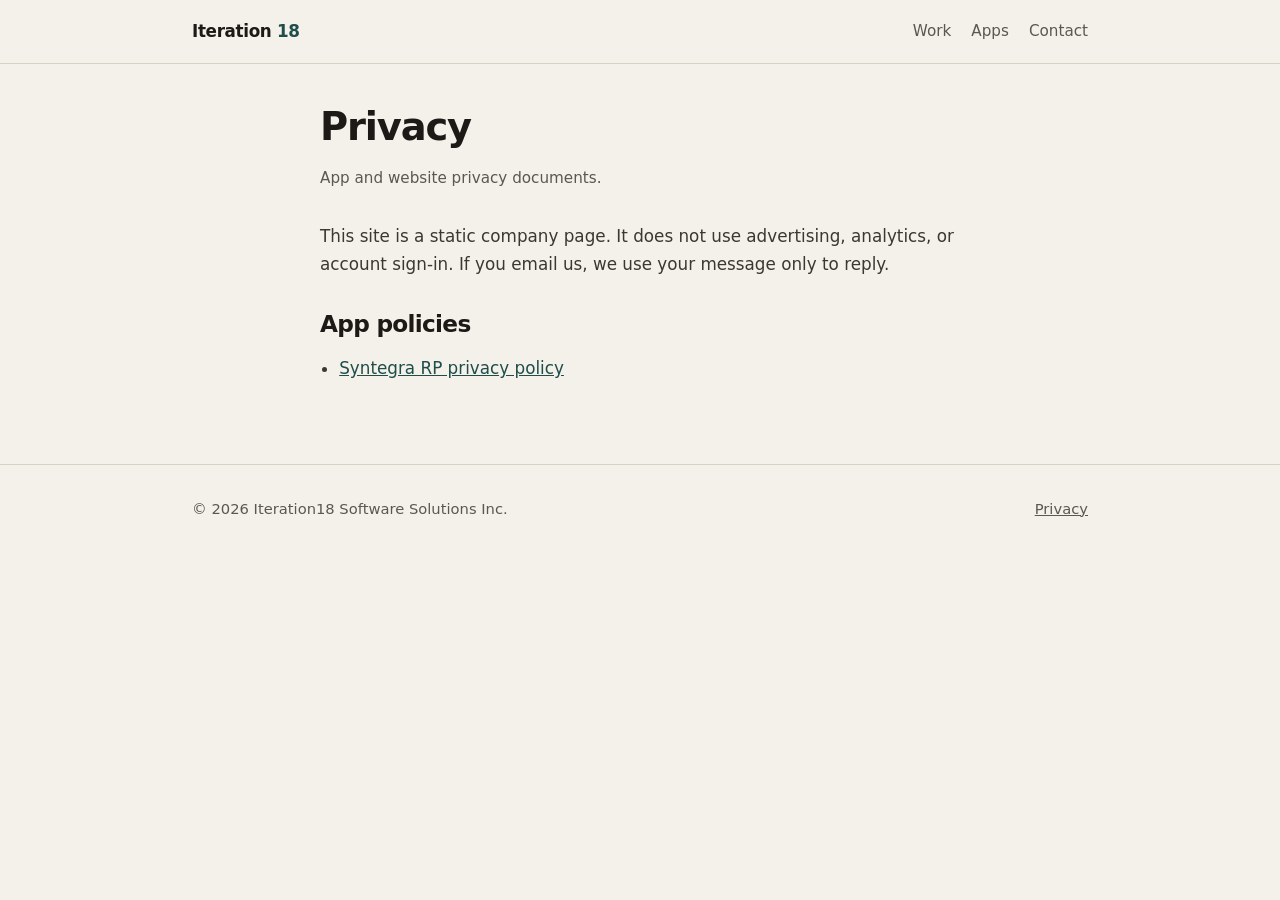
==== privacy.html @ 3283d2f8 "Replace the HTML5 UP template with a simple static site. Host the company homepage and a Play Store-" ====
<!DOCTYPE html>
<html lang="en">
  <head>
    <meta charset="utf-8" />
    <meta name="viewport" content="width=device-width, initial-scale=1" />
    <title>Privacy — Iteration 18</title>
    <meta name="description" content="Privacy policies for Iteration 18 software." />
    <link rel="stylesheet" href="css/site.css" />
  </head>
  <body>
    <header class="site">
      <div class="wrap bar">
        <a class="wordmark" href="index.html">Iteration <span>18</span></a>
        <nav class="site" aria-label="Primary">
          <a href="index.html#work">Work</a>
          <a href="index.html#apps">Apps</a>
          <a href="index.html#contact">Contact</a>
        </nav>
      </div>
    </header>

    <main class="legal">
      <div class="narrow">
        <h1>Privacy</h1>
        <p class="meta">App and website privacy documents.</p>
        <p>
          This site is a static company page. It does not use advertising,
          analytics, or account sign-in. If you email us, we use your message
          only to reply.
        </p>
        <h2>App policies</h2>
        <ul>
          <li>
            <a href="apps/syntegra-rp/privacy.html">Syntegra RP privacy policy</a>
          </li>
        </ul>
      </div>
    </main>

    <footer class="site">
      <div class="wrap bar">
        <div>&copy; 2026 Iteration18 Software Solutions Inc.</div>
        <div><a href="privacy.html" aria-current="page">Privacy</a></div>
      </div>
    </footer>
  </body>
</html>
---- css/site.css ----
:root {
  --bg: #f4f1ea;
  --bg-raised: #fffdf8;
  --ink: #1c1916;
  --muted: #5c574f;
  --line: #d8d2c6;
  --accent: #1f4d4a;
  --accent-hover: #163835;
  --max: 40rem;
  --wide: 56rem;
}

* {
  box-sizing: border-box;
}

html {
  scroll-behavior: smooth;
}

body {
  margin: 0;
  color: var(--ink);
  background: var(--bg);
  font-family: "Segoe UI", ui-sans-serif, system-ui, sans-serif;
  font-size: 1.05rem;
  line-height: 1.65;
}

a {
  color: var(--accent);
}

a:hover {
  color: var(--accent-hover);
}

.wrap {
  width: min(var(--wide), calc(100% - 2.5rem));
  margin: 0 auto;
}

.narrow {
  width: min(var(--max), calc(100% - 2.5rem));
  margin: 0 auto;
}

header.site {
  border-bottom: 1px solid var(--line);
}

header.site .bar {
  display: flex;
  align-items: center;
  justify-content: space-between;
  gap: 1rem;
  padding: 1.1rem 0;
}

.wordmark {
  color: inherit;
  text-decoration: none;
  font-weight: 650;
  letter-spacing: -0.02em;
}

.wordmark span {
  color: var(--accent);
}

nav.site {
  display: flex;
  gap: 1.25rem;
  font-size: 0.95rem;
}

nav.site a {
  color: var(--muted);
  text-decoration: none;
}

nav.site a:hover,
nav.site a[aria-current="page"] {
  color: var(--ink);
}

.hero {
  padding: 4.5rem 0 3.25rem;
}

.hero p.kicker {
  margin: 0 0 0.75rem;
  color: var(--accent);
  font-size: 0.85rem;
  font-weight: 650;
  letter-spacing: 0.08em;
  text-transform: uppercase;
}

h1,
h2,
h3 {
  letter-spacing: -0.03em;
  line-height: 1.2;
}

h1 {
  margin: 0 0 1rem;
  font-size: clamp(2rem, 5vw, 3.1rem);
  font-weight: 650;
}

h2 {
  margin: 0 0 0.85rem;
  font-size: 1.45rem;
}

h3 {
  margin: 0 0 0.4rem;
  font-size: 1.05rem;
}

.lede {
  max-width: 34rem;
  margin: 0;
  color: var(--muted);
  font-size: 1.15rem;
}

section {
  padding: 0 0 3.25rem;
}

.cards {
  display: grid;
  grid-template-columns: repeat(auto-fit, minmax(15rem, 1fr));
  gap: 1rem;
}

.card {
  padding: 1.25rem 1.3rem 1.35rem;
  background: var(--bg-raised);
  border: 1px solid var(--line);
}

.card p,
.note p {
  margin: 0;
  color: var(--muted);
}

.note {
  padding: 1.25rem 1.3rem;
  border: 1px solid var(--line);
  background: var(--bg-raised);
}

.note h2,
.note h3 {
  margin-bottom: 0.4rem;
}

.note p + p {
  margin-top: 0.75rem;
}

.legal {
  padding: 2.5rem 0 4rem;
}

.legal h1 {
  font-size: clamp(1.8rem, 4vw, 2.4rem);
}

.legal .meta {
  margin: 0 0 2rem;
  color: var(--muted);
  font-size: 0.95rem;
}

.legal h2 {
  margin-top: 2rem;
}

.legal p,
.legal li {
  color: #3b3833;
}

.legal ul {
  padding-left: 1.2rem;
}

footer.site {
  padding: 2rem 0 2.5rem;
  border-top: 1px solid var(--line);
  color: var(--muted);
  font-size: 0.92rem;
}

footer.site .bar {
  display: flex;
  flex-wrap: wrap;
  justify-content: space-between;
  gap: 0.75rem 1.5rem;
}

footer.site a {
  color: inherit;
}

@media (max-width: 640px) {
  header.site .bar {
    flex-direction: column;
    align-items: flex-start;
  }

  .hero {
    padding-top: 2.75rem;
  }
}
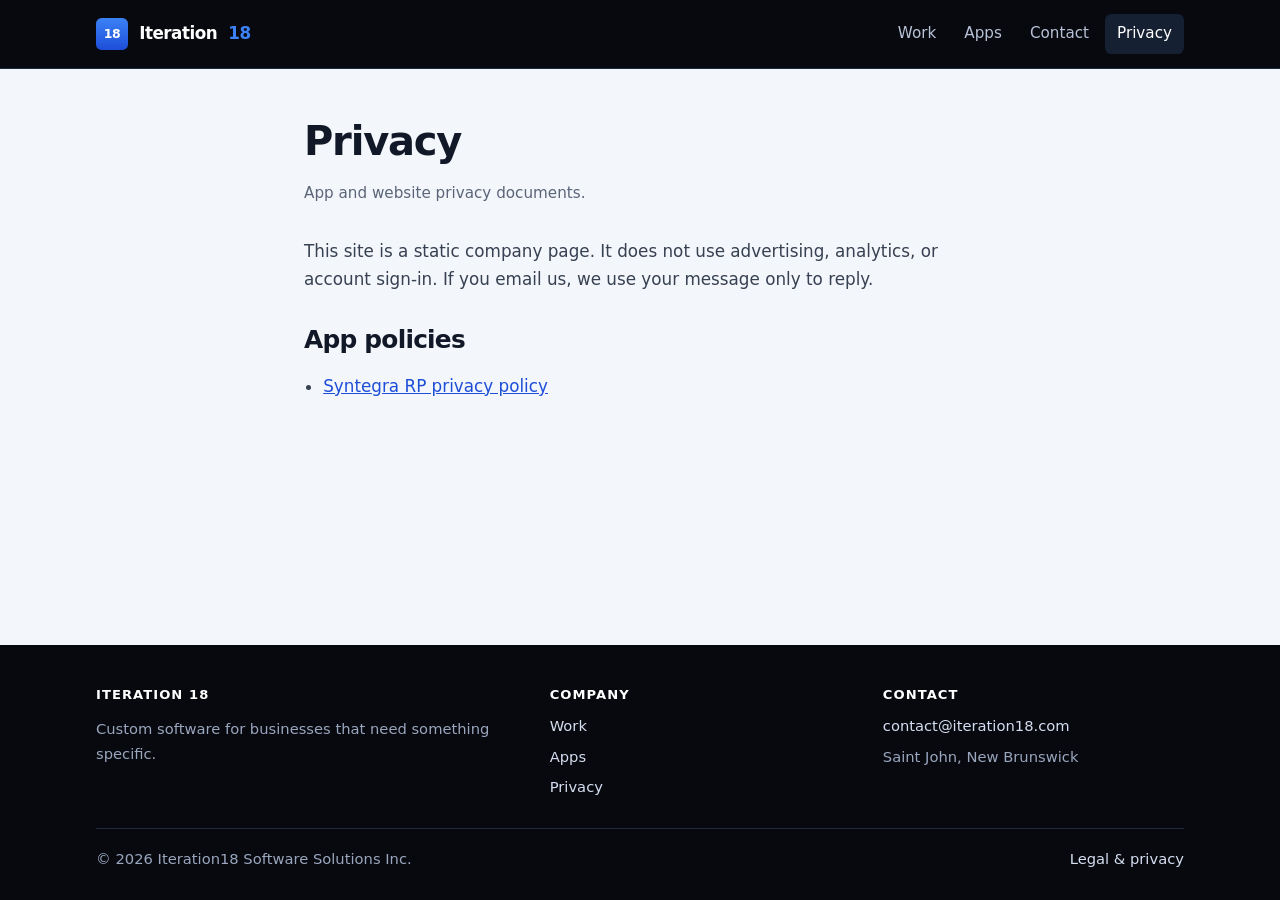
==== commit 14927131: "Restyle the site with a black and blue company layout. Give the homepage and legal pages a proper he" ====
--- a/privacy.html
+++ b/privacy.html
@@ -10,11 +10,15 @@
   <body>
     <header class="site">
       <div class="wrap bar">
-        <a class="wordmark" href="index.html">Iteration <span>18</span></a>
+        <a class="wordmark" href="index.html">
+          <span class="mark">18</span>
+          Iteration <span>18</span>
+        </a>
         <nav class="site" aria-label="Primary">
           <a href="index.html#work">Work</a>
           <a href="index.html#apps">Apps</a>
           <a href="index.html#contact">Contact</a>
+          <a href="privacy.html" aria-current="page">Privacy</a>
         </nav>
       </div>
     </header>
@@ -38,9 +42,32 @@
     </main>
 
     <footer class="site">
-      <div class="wrap bar">
-        <div>&copy; 2026 Iteration18 Software Solutions Inc.</div>
-        <div><a href="privacy.html" aria-current="page">Privacy</a></div>
+      <div class="wrap">
+        <div class="cols">
+          <div>
+            <h2>Iteration 18</h2>
+            <p>Custom software for businesses that need something specific.</p>
+          </div>
+          <div>
+            <h2>Company</h2>
+            <div class="links">
+              <a href="index.html#work">Work</a>
+              <a href="index.html#apps">Apps</a>
+              <a href="privacy.html" aria-current="page">Privacy</a>
+            </div>
+          </div>
+          <div>
+            <h2>Contact</h2>
+            <div class="links">
+              <a href="mailto:contact@iteration18.com">contact@iteration18.com</a>
+              <span>Saint John, New Brunswick</span>
+            </div>
+          </div>
+        </div>
+        <div class="legal-line">
+          <div>&copy; 2026 Iteration18 Software Solutions Inc.</div>
+          <a href="privacy.html">Legal &amp; privacy</a>
+        </div>
       </div>
     </footer>
   </body>
--- a/css/site.css
+++ b/css/site.css
@@ -1,13 +1,16 @@
 :root {
-  --bg: #f4f1ea;
-  --bg-raised: #fffdf8;
-  --ink: #1c1916;
-  --muted: #5c574f;
-  --line: #d8d2c6;
-  --accent: #1f4d4a;
-  --accent-hover: #163835;
-  --max: 40rem;
-  --wide: 56rem;
+  --black: #07090f;
+  --navy: #0c1424;
+  --ink: #111827;
+  --muted: #5b6578;
+  --line: #d7deea;
+  --bg: #f3f6fb;
+  --paper: #ffffff;
+  --blue: #1d4ed8;
+  --blue-bright: #3b82f6;
+  --blue-deep: #163ea8;
+  --max: 42rem;
+  --wide: 68rem;
 }
 
 * {
@@ -20,6 +23,9 @@
 
 body {
   margin: 0;
+  min-height: 100vh;
+  display: flex;
+  flex-direction: column;
   color: var(--ink);
   background: var(--bg);
   font-family: "Segoe UI", ui-sans-serif, system-ui, sans-serif;
@@ -27,12 +33,16 @@
   line-height: 1.65;
 }
 
+main {
+  flex: 1;
+}
+
 a {
-  color: var(--accent);
+  color: var(--blue);
 }
 
 a:hover {
-  color: var(--accent-hover);
+  color: var(--blue-deep);
 }
 
 .wrap {
@@ -46,54 +56,86 @@
 }
 
 header.site {
-  border-bottom: 1px solid var(--line);
+  position: sticky;
+  top: 0;
+  z-index: 20;
+  background: var(--black);
+  border-bottom: 1px solid #1c2740;
 }
 
 header.site .bar {
   display: flex;
   align-items: center;
   justify-content: space-between;
-  gap: 1rem;
-  padding: 1.1rem 0;
+  gap: 1.5rem;
+  min-height: 4.25rem;
 }
 
 .wordmark {
-  color: inherit;
+  display: inline-flex;
+  align-items: center;
+  gap: 0.7rem;
+  color: #fff;
   text-decoration: none;
-  font-weight: 650;
-  letter-spacing: -0.02em;
+  font-weight: 700;
+  letter-spacing: -0.03em;
+}
+
+.wordmark .mark {
+  display: grid;
+  place-items: center;
+  width: 2rem;
+  height: 2rem;
+  border-radius: 0.35rem;
+  background: linear-gradient(180deg, var(--blue-bright), var(--blue));
+  color: #fff;
+  font-size: 0.78rem;
+  font-weight: 800;
 }
 
 .wordmark span {
-  color: var(--accent);
+  color: var(--blue-bright);
 }
 
 nav.site {
   display: flex;
-  gap: 1.25rem;
+  align-items: center;
+  gap: 0.25rem;
   font-size: 0.95rem;
 }
 
 nav.site a {
-  color: var(--muted);
+  color: #b8c2d6;
   text-decoration: none;
+  padding: 0.45rem 0.75rem;
+  border-radius: 0.4rem;
 }
 
 nav.site a:hover,
 nav.site a[aria-current="page"] {
-  color: var(--ink);
+  color: #fff;
+  background: #162033;
 }
 
 .hero {
-  padding: 4.5rem 0 3.25rem;
+  padding: 5.5rem 0 4.75rem;
+  color: #fff;
+  background:
+    radial-gradient(circle at 85% 10%, rgba(59, 130, 246, 0.28), transparent 32%),
+    linear-gradient(160deg, #07090f 0%, #0c1730 58%, #102a5c 100%);
 }
 
 .hero p.kicker {
-  margin: 0 0 0.75rem;
-  color: var(--accent);
-  font-size: 0.85rem;
-  font-weight: 650;
-  letter-spacing: 0.08em;
+  display: inline-block;
+  margin: 0 0 1.1rem;
+  padding: 0.28rem 0.7rem;
+  border: 1px solid rgba(59, 130, 246, 0.45);
+  border-radius: 999px;
+  background: rgba(29, 78, 216, 0.18);
+  color: #bfdbfe;
+  font-size: 0.78rem;
+  font-weight: 700;
+  letter-spacing: 0.1em;
   text-transform: uppercase;
 }
 
@@ -106,41 +148,79 @@
 
 h1 {
   margin: 0 0 1rem;
-  font-size: clamp(2rem, 5vw, 3.1rem);
+  font-size: clamp(2.1rem, 5vw, 3.4rem);
+  font-weight: 700;
+}
+
+h2 {
+  margin: 0 0 1.1rem;
+  font-size: 1.55rem;
+}
+
+h3 {
+  margin: 0 0 0.45rem;
+  font-size: 1.08rem;
+}
+
+.lede {
+  max-width: 36rem;
+  margin: 0;
+  color: #c5d0e4;
+  font-size: 1.15rem;
+}
+
+.hero .lede {
+  margin-bottom: 1.6rem;
+}
+
+.button {
+  display: inline-flex;
+  align-items: center;
+  padding: 0.75rem 1.15rem;
+  border-radius: 0.45rem;
+  background: var(--blue);
+  color: #fff;
   font-weight: 650;
-}
-
-h2 {
-  margin: 0 0 0.85rem;
-  font-size: 1.45rem;
-}
-
-h3 {
+  text-decoration: none;
+}
+
+.button:hover {
+  background: var(--blue-deep);
+  color: #fff;
+}
+
+.band {
+  padding: 4rem 0;
+}
+
+.band.alt {
+  background: var(--paper);
+  border-top: 1px solid var(--line);
+  border-bottom: 1px solid var(--line);
+}
+
+.section-label {
   margin: 0 0 0.4rem;
-  font-size: 1.05rem;
-}
-
-.lede {
-  max-width: 34rem;
-  margin: 0;
-  color: var(--muted);
-  font-size: 1.15rem;
-}
-
-section {
-  padding: 0 0 3.25rem;
+  color: var(--blue);
+  font-size: 0.78rem;
+  font-weight: 700;
+  letter-spacing: 0.1em;
+  text-transform: uppercase;
 }
 
 .cards {
   display: grid;
-  grid-template-columns: repeat(auto-fit, minmax(15rem, 1fr));
+  grid-template-columns: repeat(3, minmax(0, 1fr));
   gap: 1rem;
 }
 
-.card {
-  padding: 1.25rem 1.3rem 1.35rem;
-  background: var(--bg-raised);
+.card,
+.note {
+  padding: 1.4rem 1.35rem 1.5rem;
+  background: var(--paper);
   border: 1px solid var(--line);
+  border-top: 3px solid var(--blue);
+  box-shadow: 0 8px 24px rgba(15, 23, 42, 0.04);
 }
 
 .card p,
@@ -149,27 +229,44 @@
   color: var(--muted);
 }
 
-.note {
-  padding: 1.25rem 1.3rem;
-  border: 1px solid var(--line);
-  background: var(--bg-raised);
-}
-
-.note h2,
-.note h3 {
-  margin-bottom: 0.4rem;
-}
-
 .note p + p {
-  margin-top: 0.75rem;
+  margin-top: 0.85rem;
+}
+
+.card .index {
+  display: block;
+  margin-bottom: 0.85rem;
+  color: var(--blue);
+  font-size: 0.8rem;
+  font-weight: 800;
+}
+
+.contact-panel {
+  display: flex;
+  flex-wrap: wrap;
+  align-items: center;
+  justify-content: space-between;
+  gap: 1.25rem;
+  padding: 1.6rem 1.7rem;
+  color: #fff;
+  background: linear-gradient(135deg, var(--navy), #163ea8);
+}
+
+.contact-panel h2 {
+  margin: 0 0 0.35rem;
+}
+
+.contact-panel p {
+  margin: 0;
+  color: #d5e0f5;
 }
 
 .legal {
-  padding: 2.5rem 0 4rem;
+  padding: 3rem 0 4.5rem;
 }
 
 .legal h1 {
-  font-size: clamp(1.8rem, 4vw, 2.4rem);
+  font-size: clamp(1.9rem, 4vw, 2.5rem);
 }
 
 .legal .meta {
@@ -184,7 +281,7 @@
 
 .legal p,
 .legal li {
-  color: #3b3833;
+  color: #374151;
 }
 
 .legal ul {
@@ -192,30 +289,70 @@
 }
 
 footer.site {
-  padding: 2rem 0 2.5rem;
-  border-top: 1px solid var(--line);
-  color: var(--muted);
+  padding: 2.6rem 0 1.8rem;
+  background: var(--black);
+  color: #9aa6bd;
   font-size: 0.92rem;
 }
 
-footer.site .bar {
+footer.site a {
+  color: #d5def0;
+  text-decoration: none;
+}
+
+footer.site a:hover {
+  color: #fff;
+}
+
+footer.site .cols {
+  display: grid;
+  grid-template-columns: 1.4fr 1fr 1fr;
+  gap: 2rem;
+  padding-bottom: 1.8rem;
+  border-bottom: 1px solid #1c2740;
+}
+
+footer.site h2 {
+  margin: 0 0 0.7rem;
+  color: #fff;
+  font-size: 0.82rem;
+  letter-spacing: 0.08em;
+  text-transform: uppercase;
+}
+
+footer.site .links {
+  display: grid;
+  gap: 0.4rem;
+}
+
+footer.site .legal-line {
   display: flex;
   flex-wrap: wrap;
   justify-content: space-between;
-  gap: 0.75rem 1.5rem;
-}
-
-footer.site a {
-  color: inherit;
+  gap: 0.75rem;
+  padding-top: 1.1rem;
+}
+
+@media (max-width: 800px) {
+  .cards,
+  footer.site .cols {
+    grid-template-columns: 1fr;
+  }
 }
 
 @media (max-width: 640px) {
   header.site .bar {
     flex-direction: column;
     align-items: flex-start;
+    padding: 0.85rem 0 0.95rem;
   }
 
+  nav.site {
+    flex-wrap: wrap;
+    margin-left: -0.4rem;
+  }
+
   .hero {
-    padding-top: 2.75rem;
+    padding: 3.2rem 0 3.4rem;
   }
 }
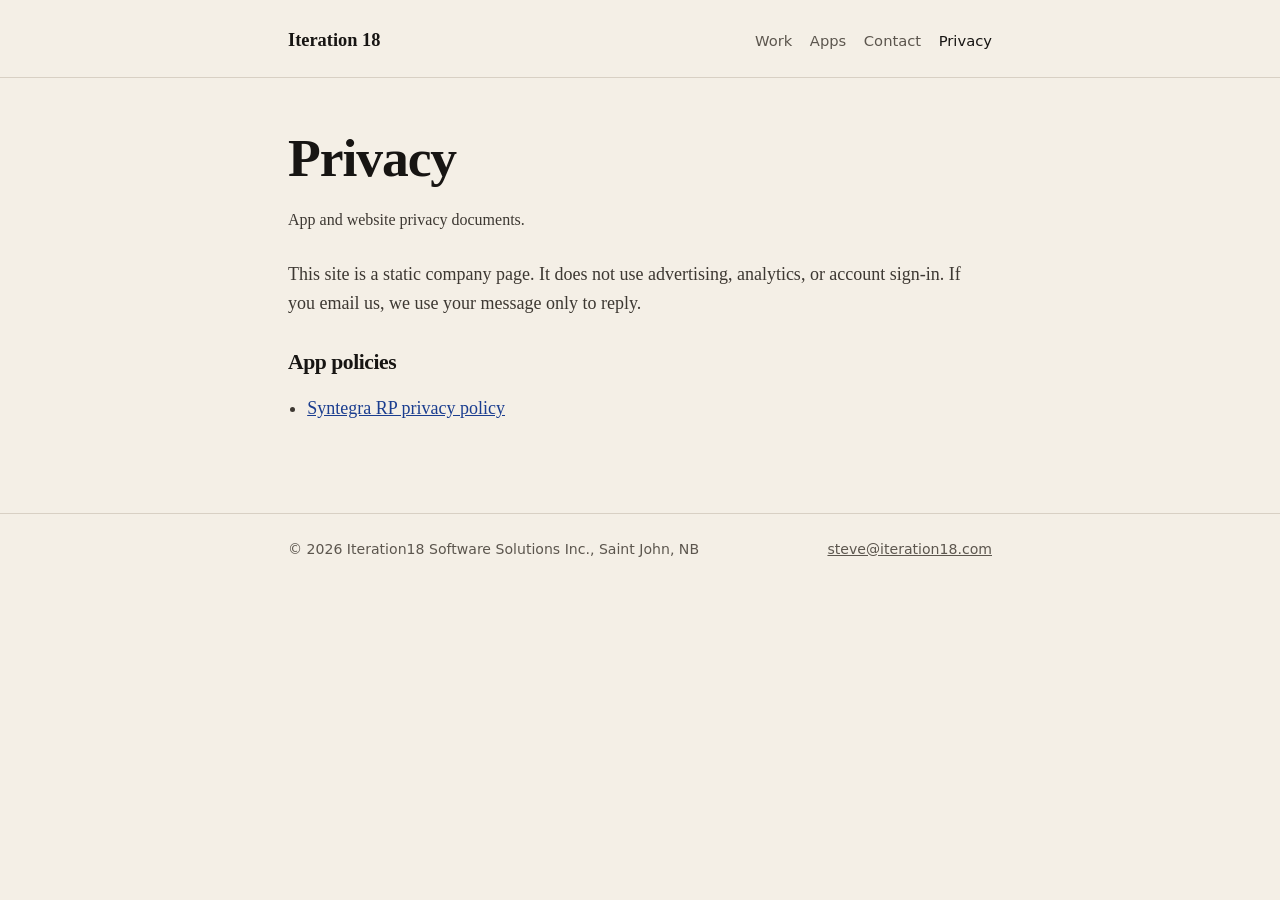
==== commit 619f71f6: "Rebuild the site as a text-only 37signals-style page. Drop the logo mark and boxed chrome, and use s" ====
--- a/privacy.html
+++ b/privacy.html
@@ -10,10 +10,7 @@
   <body>
     <header class="site">
       <div class="wrap bar">
-        <a class="wordmark" href="index.html">
-          <span class="mark">18</span>
-          Iteration <span>18</span>
-        </a>
+        <a class="wordmark" href="index.html">Iteration 18</a>
         <nav class="site" aria-label="Primary">
           <a href="index.html#work">Work</a>
           <a href="index.html#apps">Apps</a>
@@ -24,7 +21,7 @@
     </header>
 
     <main class="legal">
-      <div class="narrow">
+      <div class="wrap">
         <h1>Privacy</h1>
         <p class="meta">App and website privacy documents.</p>
         <p>
@@ -42,32 +39,9 @@
     </main>
 
     <footer class="site">
-      <div class="wrap">
-        <div class="cols">
-          <div>
-            <h2>Iteration 18</h2>
-            <p>Custom software for businesses that need something specific.</p>
-          </div>
-          <div>
-            <h2>Company</h2>
-            <div class="links">
-              <a href="index.html#work">Work</a>
-              <a href="index.html#apps">Apps</a>
-              <a href="privacy.html" aria-current="page">Privacy</a>
-            </div>
-          </div>
-          <div>
-            <h2>Contact</h2>
-            <div class="links">
-              <a href="mailto:contact@iteration18.com">contact@iteration18.com</a>
-              <span>Saint John, New Brunswick</span>
-            </div>
-          </div>
-        </div>
-        <div class="legal-line">
-          <div>&copy; 2026 Iteration18 Software Solutions Inc.</div>
-          <a href="privacy.html">Legal &amp; privacy</a>
-        </div>
+      <div class="wrap bar">
+        <div>&copy; 2026 Iteration18 Software Solutions Inc., Saint John, NB</div>
+        <a href="mailto:steve@iteration18.com">steve@iteration18.com</a>
       </div>
     </footer>
   </body>
--- a/css/site.css
+++ b/css/site.css
@@ -1,16 +1,10 @@
 :root {
-  --black: #07090f;
-  --navy: #0c1424;
-  --ink: #111827;
-  --muted: #5b6578;
-  --line: #d7deea;
-  --bg: #f3f6fb;
-  --paper: #ffffff;
-  --blue: #1d4ed8;
-  --blue-bright: #3b82f6;
-  --blue-deep: #163ea8;
-  --max: 42rem;
-  --wide: 68rem;
+  --paper: #f4efe6;
+  --ink: #171513;
+  --muted: #5c564e;
+  --rule: #d8d0c4;
+  --link: #1a3d8f;
+  --wide: 44rem;
 }
 
 * {
@@ -24,255 +18,145 @@
 body {
   margin: 0;
   min-height: 100vh;
-  display: flex;
-  flex-direction: column;
   color: var(--ink);
-  background: var(--bg);
-  font-family: "Segoe UI", ui-sans-serif, system-ui, sans-serif;
-  font-size: 1.05rem;
-  line-height: 1.65;
-}
-
-main {
-  flex: 1;
+  background: var(--paper);
+  font-family: Georgia, "Iowan Old Style", "Palatino Linotype", serif;
+  font-size: 1.125rem;
+  line-height: 1.6;
 }
 
 a {
-  color: var(--blue);
+  color: var(--link);
 }
 
 a:hover {
-  color: var(--blue-deep);
+  color: var(--ink);
 }
 
 .wrap {
-  width: min(var(--wide), calc(100% - 2.5rem));
-  margin: 0 auto;
-}
-
-.narrow {
-  width: min(var(--max), calc(100% - 2.5rem));
+  width: min(var(--wide), calc(100% - 2.75rem));
   margin: 0 auto;
 }
 
 header.site {
-  position: sticky;
-  top: 0;
-  z-index: 20;
-  background: var(--black);
-  border-bottom: 1px solid #1c2740;
+  padding: 1.6rem 0 1.4rem;
+  border-bottom: 1px solid var(--rule);
 }
 
-header.site .bar {
+header.site .bar,
+footer.site .bar {
   display: flex;
-  align-items: center;
+  align-items: baseline;
   justify-content: space-between;
-  gap: 1.5rem;
-  min-height: 4.25rem;
+  gap: 1.25rem;
 }
 
 .wordmark {
-  display: inline-flex;
-  align-items: center;
-  gap: 0.7rem;
-  color: #fff;
+  color: inherit;
   text-decoration: none;
+  font-size: 1.15rem;
   font-weight: 700;
-  letter-spacing: -0.03em;
-}
-
-.wordmark .mark {
-  display: grid;
-  place-items: center;
-  width: 2rem;
-  height: 2rem;
-  border-radius: 0.35rem;
-  background: linear-gradient(180deg, var(--blue-bright), var(--blue));
-  color: #fff;
-  font-size: 0.78rem;
-  font-weight: 800;
-}
-
-.wordmark span {
-  color: var(--blue-bright);
 }
 
 nav.site {
   display: flex;
-  align-items: center;
-  gap: 0.25rem;
-  font-size: 0.95rem;
+  flex-wrap: wrap;
+  gap: 1.1rem;
+  font-family: "Segoe UI", ui-sans-serif, system-ui, sans-serif;
+  font-size: 0.92rem;
 }
 
 nav.site a {
-  color: #b8c2d6;
+  color: var(--muted);
   text-decoration: none;
-  padding: 0.45rem 0.75rem;
-  border-radius: 0.4rem;
 }
 
 nav.site a:hover,
 nav.site a[aria-current="page"] {
-  color: #fff;
-  background: #162033;
+  color: var(--ink);
 }
 
 .hero {
-  padding: 5.5rem 0 4.75rem;
-  color: #fff;
-  background:
-    radial-gradient(circle at 85% 10%, rgba(59, 130, 246, 0.28), transparent 32%),
-    linear-gradient(160deg, #07090f 0%, #0c1730 58%, #102a5c 100%);
-}
-
-.hero p.kicker {
-  display: inline-block;
-  margin: 0 0 1.1rem;
-  padding: 0.28rem 0.7rem;
-  border: 1px solid rgba(59, 130, 246, 0.45);
-  border-radius: 999px;
-  background: rgba(29, 78, 216, 0.18);
-  color: #bfdbfe;
-  font-size: 0.78rem;
-  font-weight: 700;
-  letter-spacing: 0.1em;
-  text-transform: uppercase;
+  padding: 4.5rem 0 3.25rem;
 }
 
 h1,
 h2,
 h3 {
-  letter-spacing: -0.03em;
+  font-weight: 700;
+  letter-spacing: -0.02em;
   line-height: 1.2;
 }
 
 h1 {
   margin: 0 0 1rem;
-  font-size: clamp(2.1rem, 5vw, 3.4rem);
-  font-weight: 700;
+  font-size: clamp(2.2rem, 6vw, 3.35rem);
 }
 
 h2 {
-  margin: 0 0 1.1rem;
-  font-size: 1.55rem;
+  margin: 0 0 1rem;
+  font-size: 1.35rem;
 }
 
 h3 {
-  margin: 0 0 0.45rem;
-  font-size: 1.08rem;
+  margin: 0 0 0.3rem;
+  font-size: 1.15rem;
+}
+
+.lede,
+.meta,
+.item p,
+.note p,
+footer.site {
+  color: var(--muted);
 }
 
 .lede {
-  max-width: 36rem;
-  margin: 0;
-  color: #c5d0e4;
-  font-size: 1.15rem;
+  max-width: 34rem;
+  margin: 0 0 1.4rem;
+  font-size: 1.2rem;
 }
 
-.hero .lede {
-  margin-bottom: 1.6rem;
+section {
+  padding: 0 0 3.25rem;
 }
 
-.button {
-  display: inline-flex;
-  align-items: center;
-  padding: 0.75rem 1.15rem;
-  border-radius: 0.45rem;
-  background: var(--blue);
-  color: #fff;
-  font-weight: 650;
-  text-decoration: none;
+.list {
+  display: grid;
+  gap: 1.6rem;
+  padding: 0;
+  margin: 0;
+  list-style: none;
 }
 
-.button:hover {
-  background: var(--blue-deep);
-  color: #fff;
+.item {
+  display: grid;
+  grid-template-columns: 2.4rem 1fr;
+  gap: 0.75rem;
 }
 
-.band {
-  padding: 4rem 0;
-}
-
-.band.alt {
-  background: var(--paper);
-  border-top: 1px solid var(--line);
-  border-bottom: 1px solid var(--line);
-}
-
-.section-label {
-  margin: 0 0 0.4rem;
-  color: var(--blue);
-  font-size: 0.78rem;
-  font-weight: 700;
-  letter-spacing: 0.1em;
-  text-transform: uppercase;
-}
-
-.cards {
-  display: grid;
-  grid-template-columns: repeat(3, minmax(0, 1fr));
-  gap: 1rem;
-}
-
-.card,
-.note {
-  padding: 1.4rem 1.35rem 1.5rem;
-  background: var(--paper);
-  border: 1px solid var(--line);
-  border-top: 3px solid var(--blue);
-  box-shadow: 0 8px 24px rgba(15, 23, 42, 0.04);
-}
-
-.card p,
-.note p {
-  margin: 0;
+.item .num {
+  font-family: "Segoe UI", ui-sans-serif, system-ui, sans-serif;
+  font-size: 0.85rem;
   color: var(--muted);
 }
 
-.note p + p {
-  margin-top: 0.85rem;
+.item p,
+.note p {
+  margin: 0.2rem 0 0;
 }
 
-.card .index {
-  display: block;
-  margin-bottom: 0.85rem;
-  color: var(--blue);
-  font-size: 0.8rem;
-  font-weight: 800;
-}
-
-.contact-panel {
-  display: flex;
-  flex-wrap: wrap;
-  align-items: center;
-  justify-content: space-between;
-  gap: 1.25rem;
-  padding: 1.6rem 1.7rem;
-  color: #fff;
-  background: linear-gradient(135deg, var(--navy), #163ea8);
-}
-
-.contact-panel h2 {
-  margin: 0 0 0.35rem;
-}
-
-.contact-panel p {
-  margin: 0;
-  color: #d5e0f5;
+.note {
+  padding-top: 0.25rem;
 }
 
 .legal {
   padding: 3rem 0 4.5rem;
 }
 
-.legal h1 {
-  font-size: clamp(1.9rem, 4vw, 2.5rem);
-}
-
 .legal .meta {
-  margin: 0 0 2rem;
-  color: var(--muted);
-  font-size: 0.95rem;
+  margin: 0 0 1.75rem;
+  font-size: 1rem;
 }
 
 .legal h2 {
@@ -281,7 +165,7 @@
 
 .legal p,
 .legal li {
-  color: #374151;
+  color: #3d3832;
 }
 
 .legal ul {
@@ -289,70 +173,23 @@
 }
 
 footer.site {
-  padding: 2.6rem 0 1.8rem;
-  background: var(--black);
-  color: #9aa6bd;
-  font-size: 0.92rem;
+  padding: 1.5rem 0 2.25rem;
+  border-top: 1px solid var(--rule);
+  font-family: "Segoe UI", ui-sans-serif, system-ui, sans-serif;
+  font-size: 0.88rem;
 }
 
 footer.site a {
-  color: #d5def0;
-  text-decoration: none;
-}
-
-footer.site a:hover {
-  color: #fff;
-}
-
-footer.site .cols {
-  display: grid;
-  grid-template-columns: 1.4fr 1fr 1fr;
-  gap: 2rem;
-  padding-bottom: 1.8rem;
-  border-bottom: 1px solid #1c2740;
-}
-
-footer.site h2 {
-  margin: 0 0 0.7rem;
-  color: #fff;
-  font-size: 0.82rem;
-  letter-spacing: 0.08em;
-  text-transform: uppercase;
-}
-
-footer.site .links {
-  display: grid;
-  gap: 0.4rem;
-}
-
-footer.site .legal-line {
-  display: flex;
-  flex-wrap: wrap;
-  justify-content: space-between;
-  gap: 0.75rem;
-  padding-top: 1.1rem;
-}
-
-@media (max-width: 800px) {
-  .cards,
-  footer.site .cols {
-    grid-template-columns: 1fr;
-  }
+  color: inherit;
 }
 
 @media (max-width: 640px) {
-  header.site .bar {
+  header.site .bar,
+  footer.site .bar {
     flex-direction: column;
-    align-items: flex-start;
-    padding: 0.85rem 0 0.95rem;
-  }
-
-  nav.site {
-    flex-wrap: wrap;
-    margin-left: -0.4rem;
   }
 
   .hero {
-    padding: 3.2rem 0 3.4rem;
+    padding-top: 2.75rem;
   }
 }
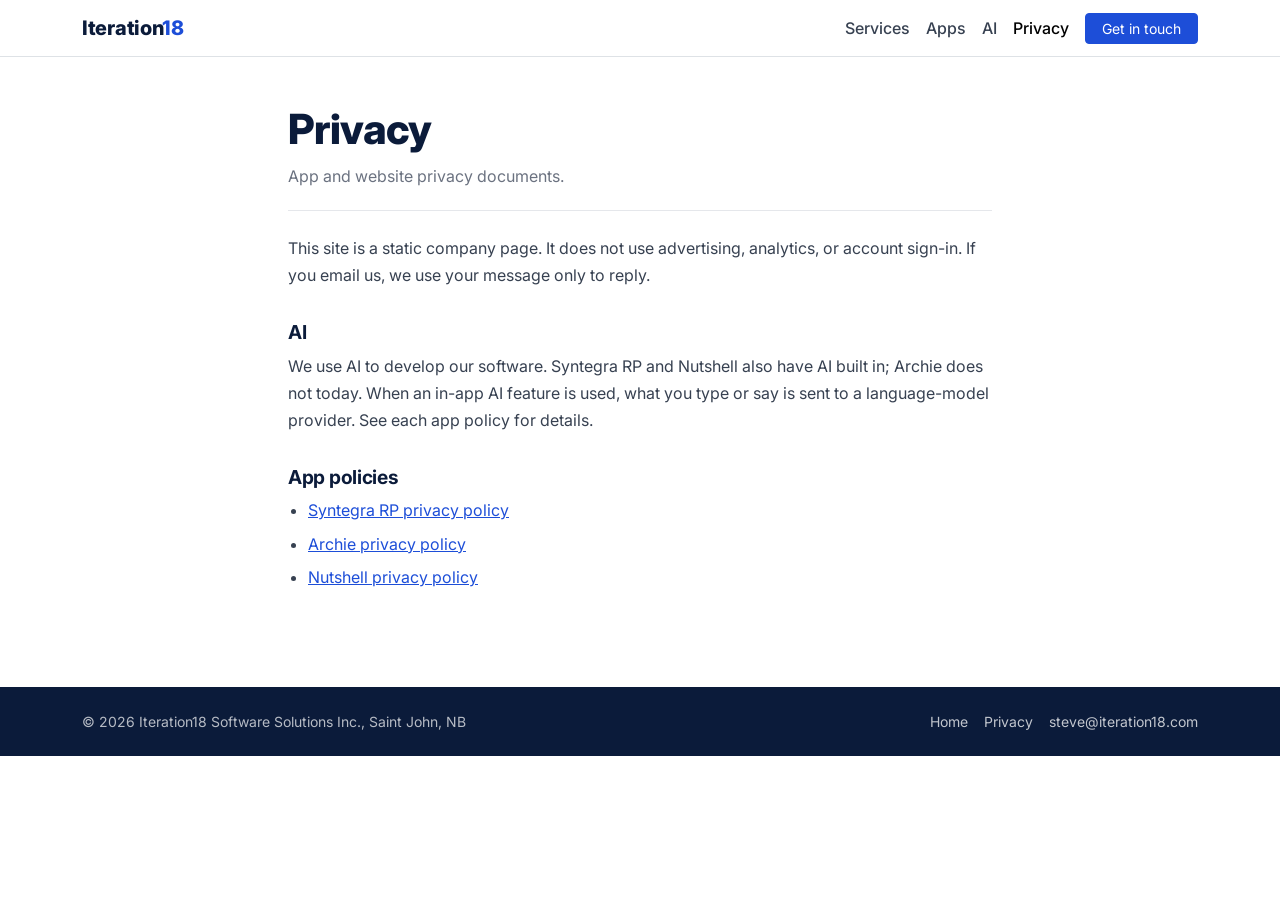
==== commit d266ec69: "Rebuild site on Bootstrap 5: platform focus, Archie and Nutshell, AI disclosure, accurate app overvi" ====
--- a/privacy.html
+++ b/privacy.html
@@ -5,20 +5,31 @@
     <meta name="viewport" content="width=device-width, initial-scale=1" />
     <title>Privacy — Iteration 18</title>
     <meta name="description" content="Privacy policies for Iteration 18 software." />
+    <link rel="preconnect" href="https://fonts.googleapis.com" />
+    <link rel="preconnect" href="https://fonts.gstatic.com" crossorigin />
+    <link href="https://fonts.googleapis.com/css2?family=Inter:wght@400;500;600;700;800&display=swap" rel="stylesheet" />
+    <link href="https://cdn.jsdelivr.net/npm/bootstrap@5.3.3/dist/css/bootstrap.min.css" rel="stylesheet" integrity="sha384-QWTKZyjpPEjISv5WaRU9OFeRpok6YctnYmDr5pNlyT2bRjXh0JMhjY6hW+ALEwIH" crossorigin="anonymous" />
+    <link rel="stylesheet" href="https://cdn.jsdelivr.net/npm/bootstrap-icons@1.11.3/font/bootstrap-icons.min.css" />
     <link rel="stylesheet" href="css/site.css" />
   </head>
   <body>
-    <header class="site">
-      <div class="wrap bar">
-        <a class="wordmark" href="index.html">Iteration 18</a>
-        <nav class="site" aria-label="Primary">
-          <a href="index.html#work">Work</a>
-          <a href="index.html#apps">Apps</a>
-          <a href="index.html#contact">Contact</a>
-          <a href="privacy.html" aria-current="page">Privacy</a>
-        </nav>
+    <nav class="navbar navbar-expand-md sticky-top border-bottom">
+      <div class="container">
+        <a class="navbar-brand" href="index.html">Iteration<span>18</span></a>
+        <button class="navbar-toggler" type="button" data-bs-toggle="collapse" data-bs-target="#primaryNav" aria-controls="primaryNav" aria-expanded="false" aria-label="Toggle navigation">
+          <span class="navbar-toggler-icon"></span>
+        </button>
+        <div class="collapse navbar-collapse" id="primaryNav">
+          <ul class="navbar-nav ms-auto align-items-md-center">
+            <li class="nav-item"><a class="nav-link" href="index.html#services">Services</a></li>
+            <li class="nav-item"><a class="nav-link" href="index.html#apps">Apps</a></li>
+            <li class="nav-item"><a class="nav-link" href="index.html#ai">AI</a></li>
+            <li class="nav-item"><a class="nav-link active" aria-current="page" href="privacy.html">Privacy</a></li>
+            <li class="nav-item ms-md-2 mt-2 mt-md-0"><a class="btn btn-primary btn-sm px-3" href="index.html#contact">Get in touch</a></li>
+          </ul>
+        </div>
       </div>
-    </header>
+    </nav>
 
     <main class="legal">
       <div class="wrap">
@@ -29,20 +40,40 @@
           analytics, or account sign-in. If you email us, we use your message
           only to reply.
         </p>
+        <h2>AI</h2>
+        <p>
+          We use AI to develop our software. Syntegra RP and Nutshell also have
+          AI built in; Archie does not today. When an in-app AI feature is
+          used, what you type or say is sent to a language-model provider. See
+          each app policy for details.
+        </p>
         <h2>App policies</h2>
         <ul>
           <li>
             <a href="apps/syntegra-rp/privacy.html">Syntegra RP privacy policy</a>
           </li>
+          <li>
+            <a href="apps/archie/privacy.html">Archie privacy policy</a>
+          </li>
+          <li>
+            <a href="apps/nutshell/privacy.html">Nutshell privacy policy</a>
+          </li>
         </ul>
       </div>
     </main>
 
-    <footer class="site">
-      <div class="wrap bar">
-        <div>&copy; 2026 Iteration18 Software Solutions Inc., Saint John, NB</div>
-        <a href="mailto:steve@iteration18.com">steve@iteration18.com</a>
+    <footer class="site py-4">
+      <div class="container">
+        <div class="d-flex flex-wrap justify-content-between align-items-center gap-2 small">
+          <span>&copy; 2026 Iteration18 Software Solutions Inc., Saint John, NB</span>
+          <span class="d-flex gap-3">
+            <a href="index.html">Home</a>
+            <a href="privacy.html">Privacy</a>
+            <a href="mailto:steve@iteration18.com">steve@iteration18.com</a>
+          </span>
+        </div>
       </div>
     </footer>
+    <script src="https://cdn.jsdelivr.net/npm/bootstrap@5.3.3/dist/js/bootstrap.bundle.min.js" integrity="sha384-YvpcrYf0tY3lHB60NNkmXc5s9fDVZLESaAA55NDzOxhy9GkcIdslK1eN7N6jIeHz" crossorigin="anonymous"></script>
   </body>
 </html>
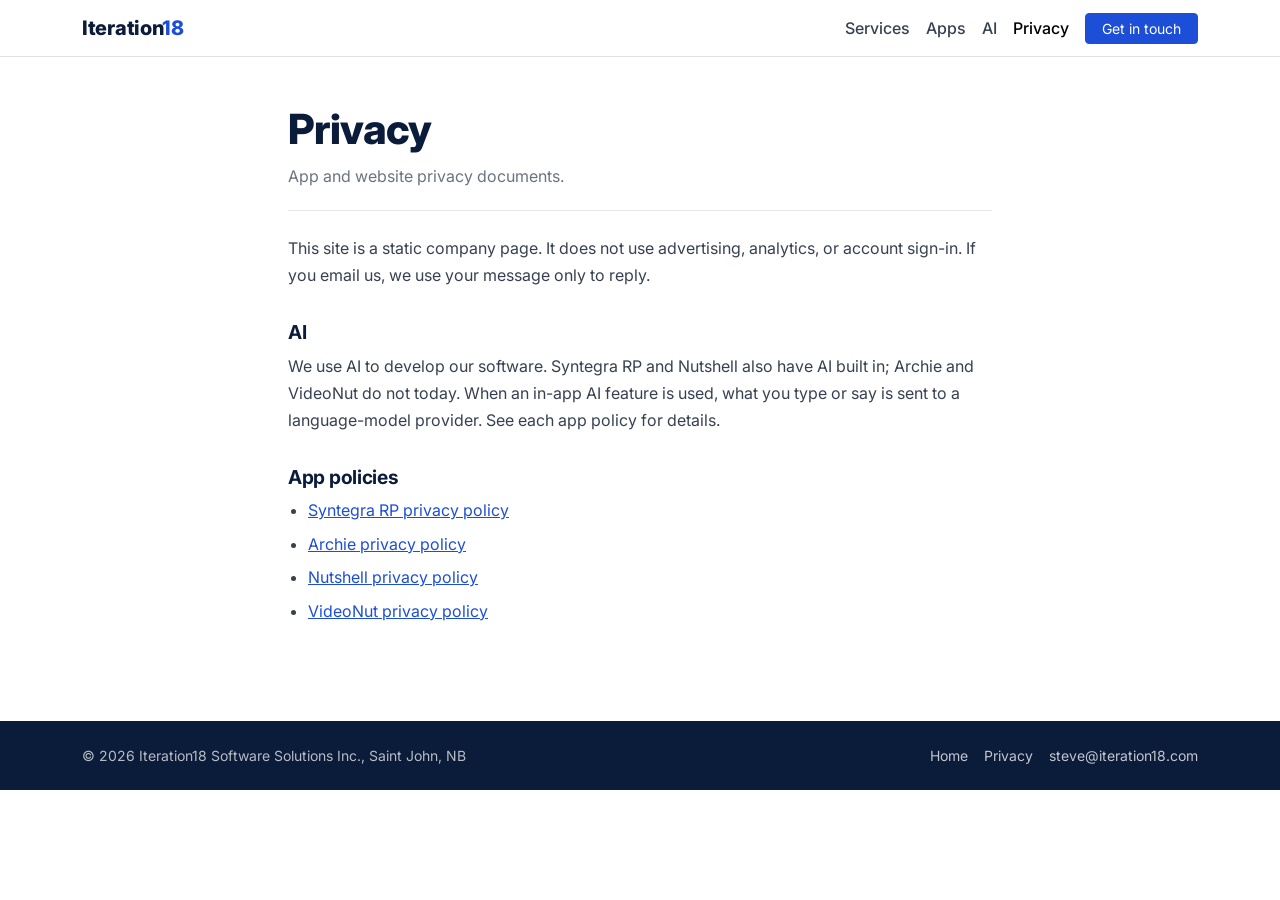
==== commit b7337341: "Add the VideoNut privacy policy next to the other app policies. Co-authored-by: Cursor <cursoragent@" ====
--- a/privacy.html
+++ b/privacy.html
@@ -43,9 +43,9 @@
         <h2>AI</h2>
         <p>
           We use AI to develop our software. Syntegra RP and Nutshell also have
-          AI built in; Archie does not today. When an in-app AI feature is
-          used, what you type or say is sent to a language-model provider. See
-          each app policy for details.
+          AI built in; Archie and VideoNut do not today. When an in-app AI
+          feature is used, what you type or say is sent to a language-model
+          provider. See each app policy for details.
         </p>
         <h2>App policies</h2>
         <ul>
@@ -57,6 +57,9 @@
           </li>
           <li>
             <a href="apps/nutshell/privacy.html">Nutshell privacy policy</a>
+          </li>
+          <li>
+            <a href="apps/videonut/privacy.html">VideoNut privacy policy</a>
           </li>
         </ul>
       </div>
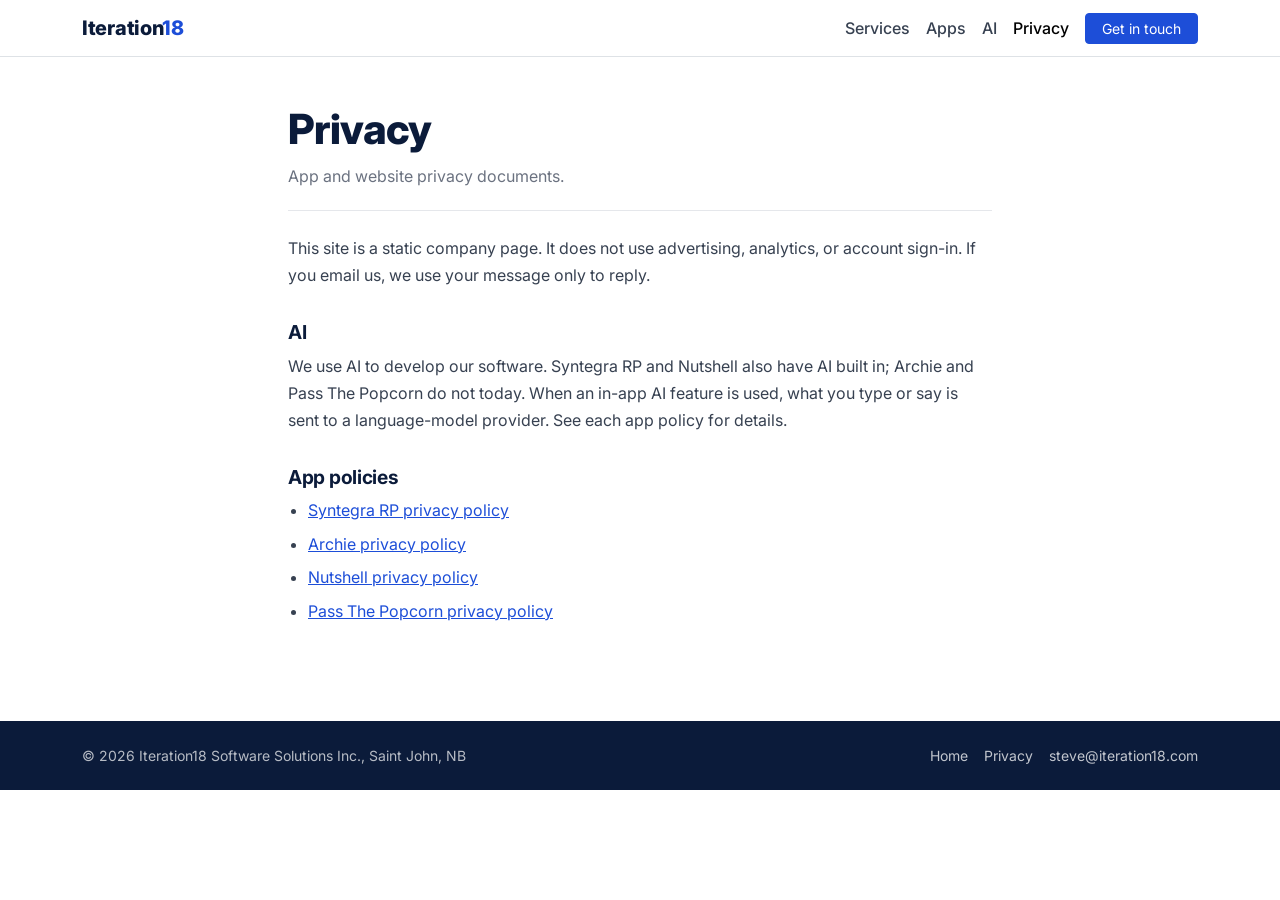
==== commit f2e245ab: "Rename the VideoNut privacy page to Pass The Popcorn. Co-authored-by: Cursor <cursoragent@cursor.com" ====
--- a/privacy.html
+++ b/privacy.html
@@ -43,7 +43,7 @@
         <h2>AI</h2>
         <p>
           We use AI to develop our software. Syntegra RP and Nutshell also have
-          AI built in; Archie and VideoNut do not today. When an in-app AI
+          AI built in; Archie and Pass The Popcorn do not today. When an in-app AI
           feature is used, what you type or say is sent to a language-model
           provider. See each app policy for details.
         </p>
@@ -59,7 +59,7 @@
             <a href="apps/nutshell/privacy.html">Nutshell privacy policy</a>
           </li>
           <li>
-            <a href="apps/videonut/privacy.html">VideoNut privacy policy</a>
+            <a href="apps/videonut/privacy.html">Pass The Popcorn privacy policy</a>
           </li>
         </ul>
       </div>
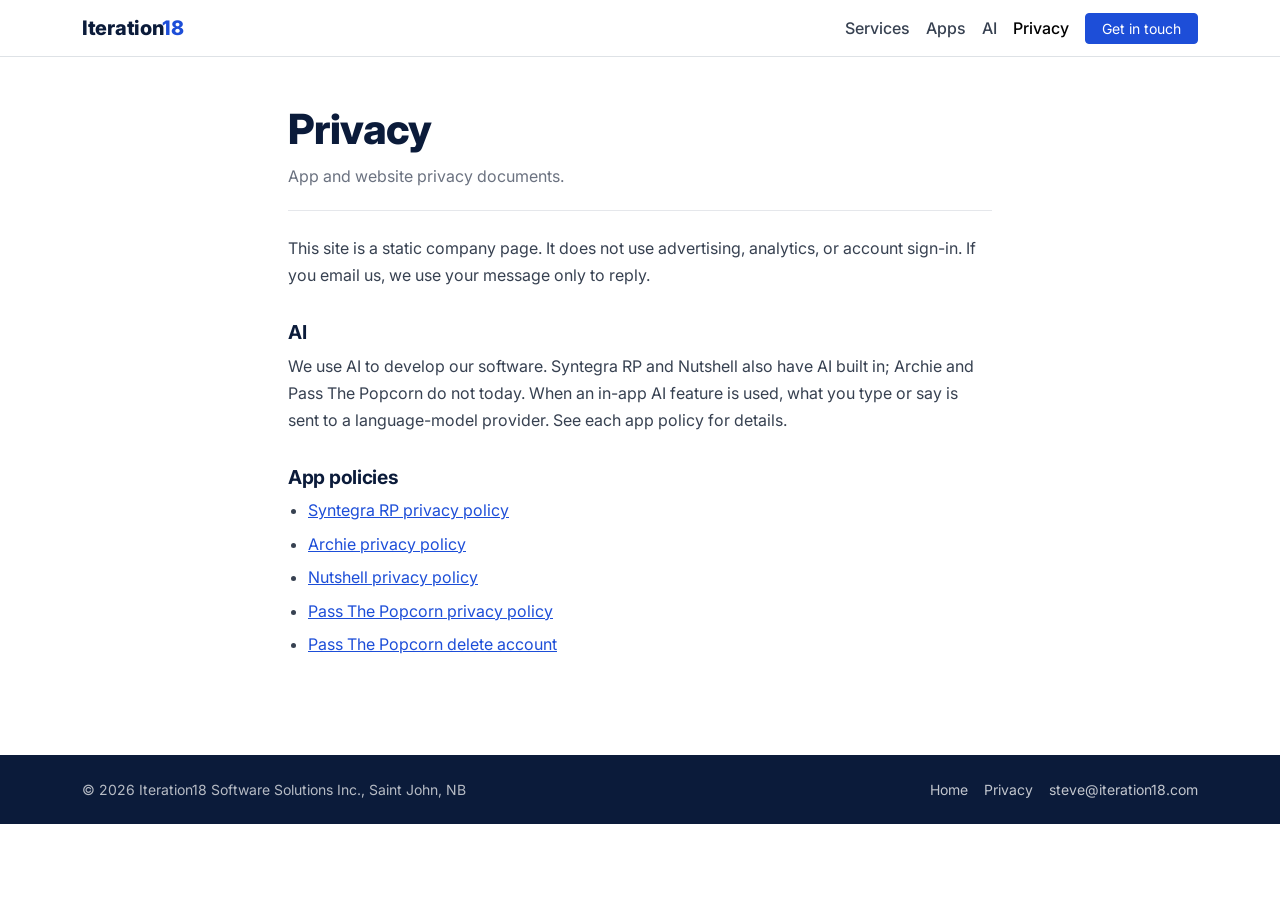
==== commit a3c41f81: "Publish Pass The Popcorn account deletion page for Google Play. Co-authored-by: Cursor <cursoragent@" ====
--- a/privacy.html
+++ b/privacy.html
@@ -59,7 +59,10 @@
             <a href="apps/nutshell/privacy.html">Nutshell privacy policy</a>
           </li>
           <li>
-            <a href="apps/videonut/privacy.html">Pass The Popcorn privacy policy</a>
+            <a href="apps/passthepopcorn/privacy.html">Pass The Popcorn privacy policy</a>
+          </li>
+          <li>
+            <a href="apps/passthepopcorn/delete-account.html">Pass The Popcorn delete account</a>
           </li>
         </ul>
       </div>
